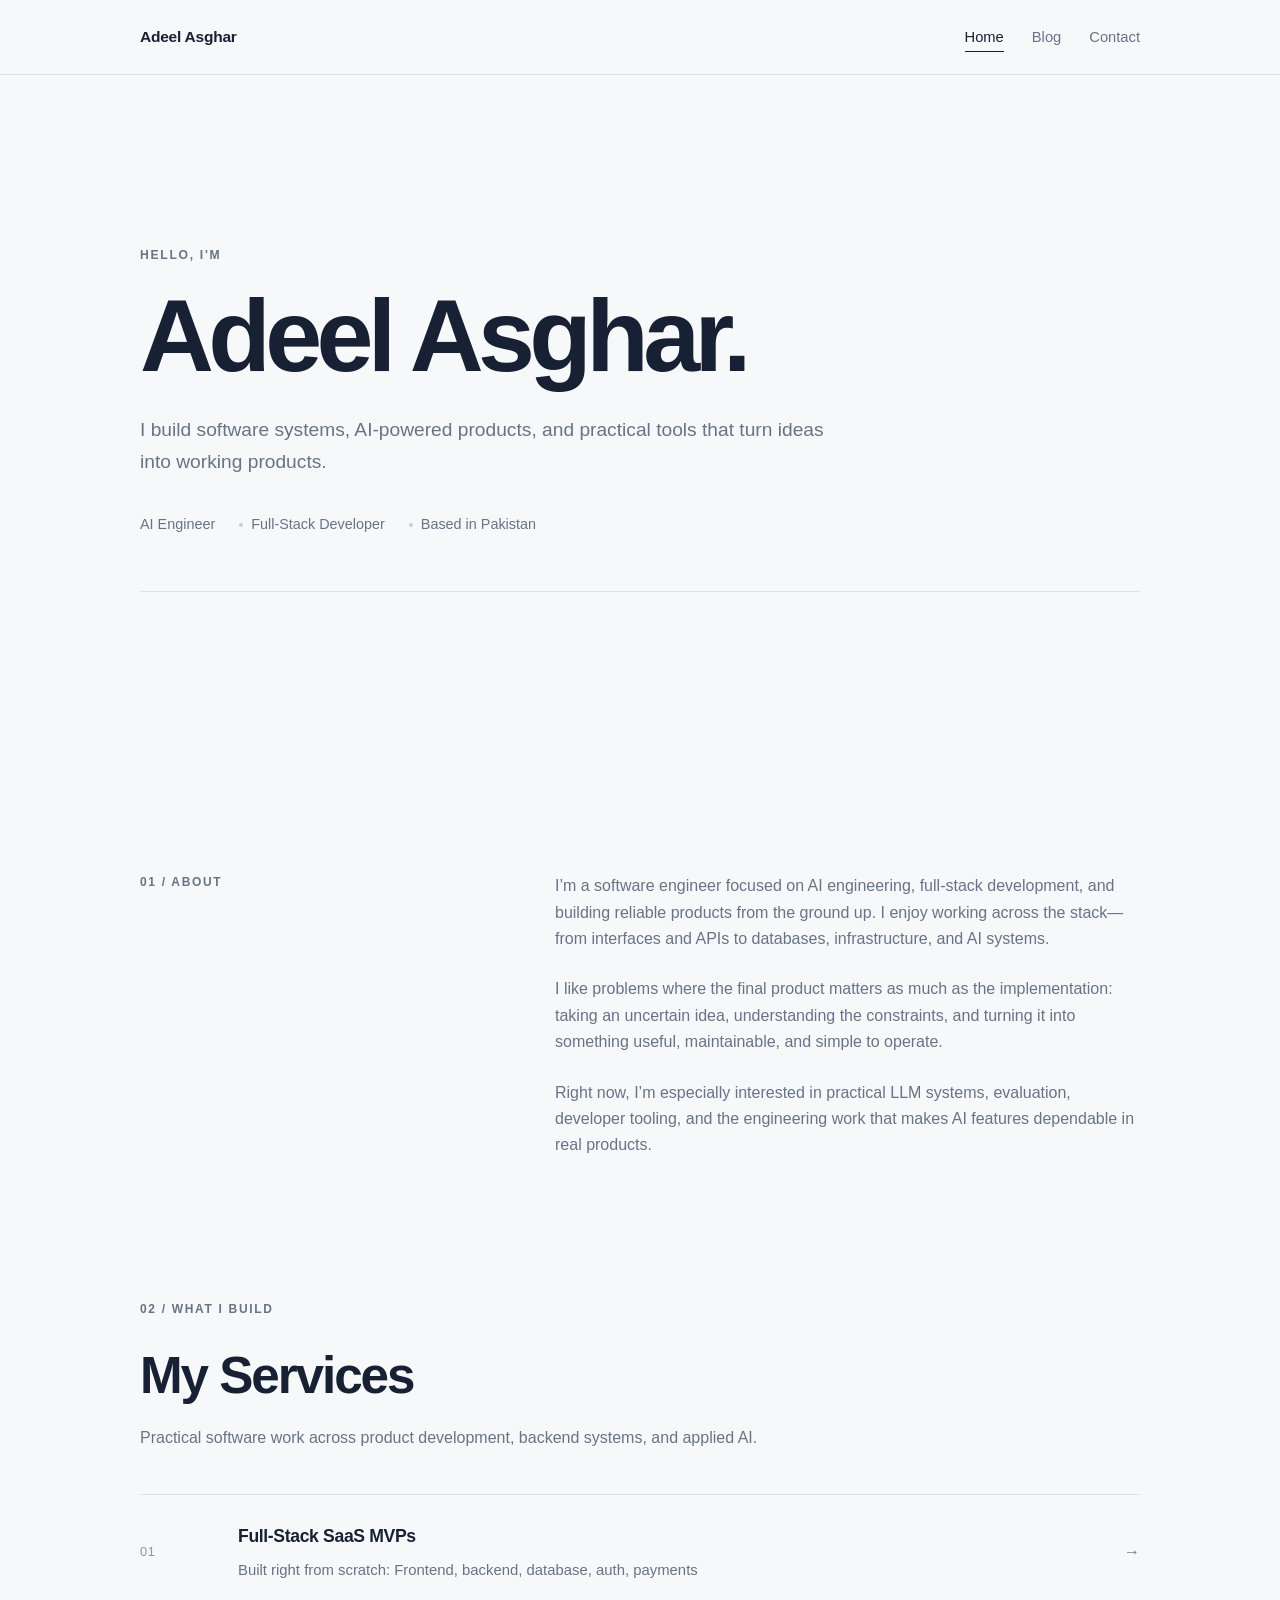
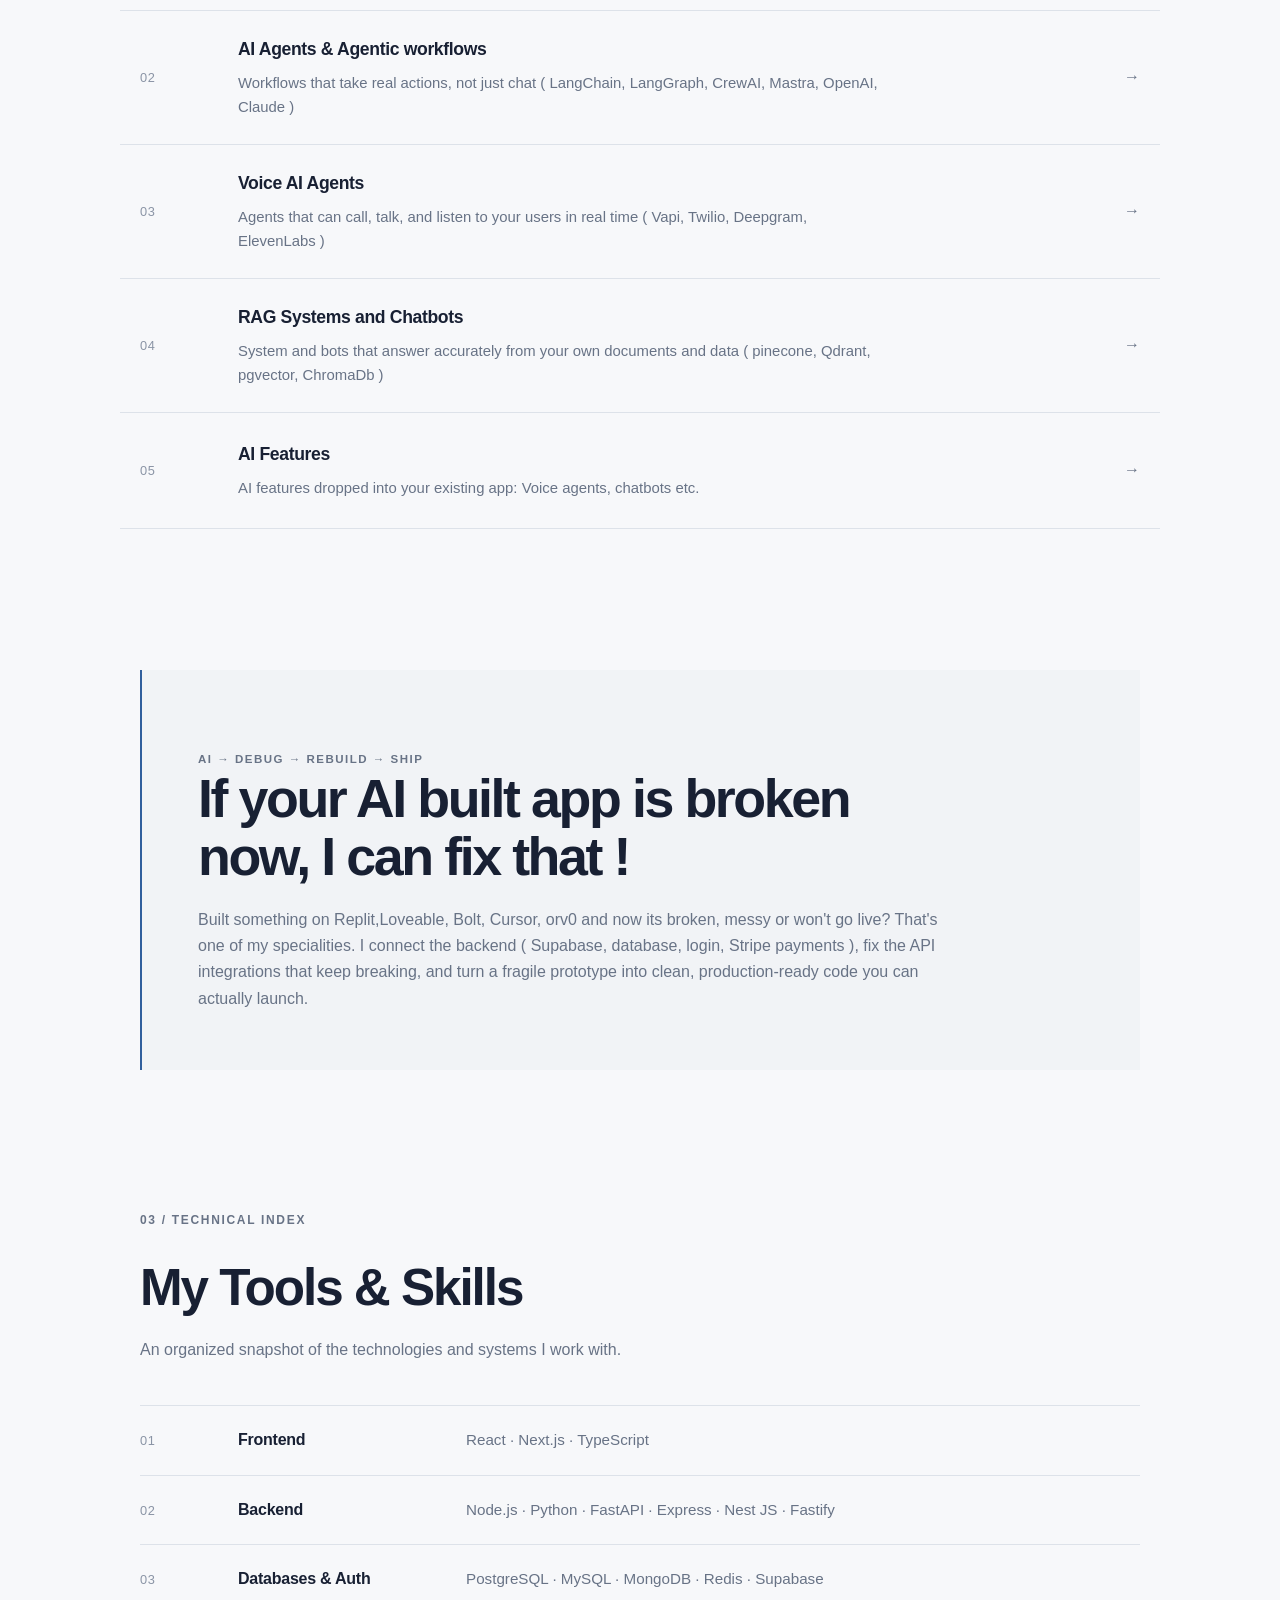
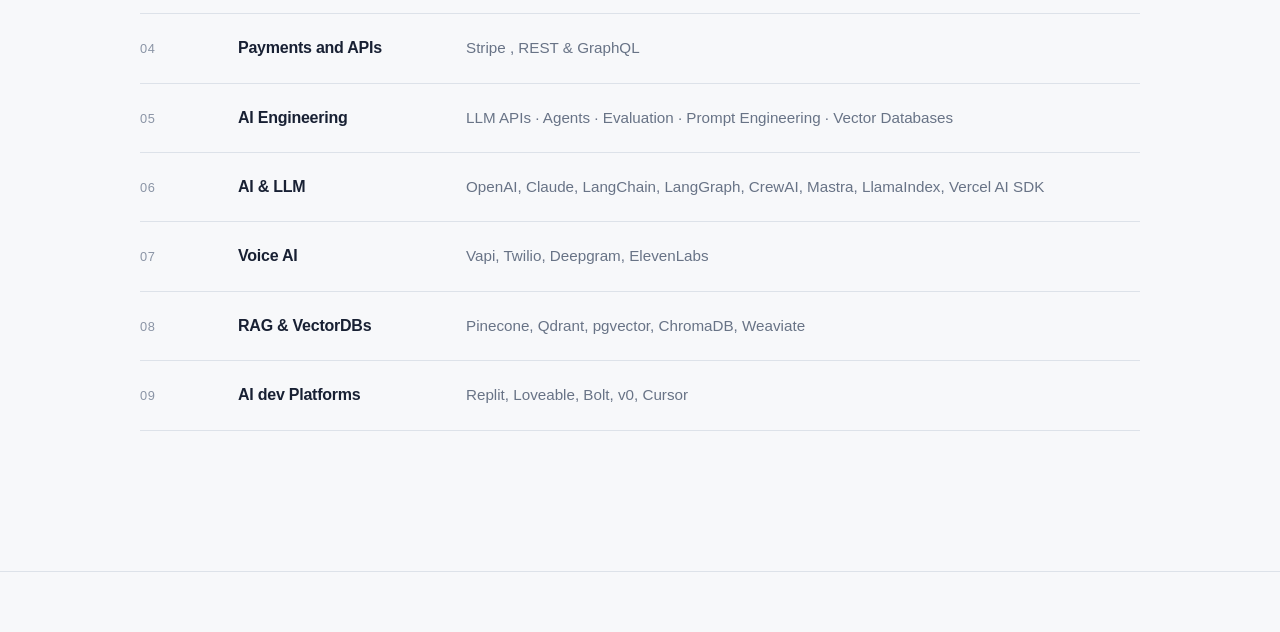
==== index.html @ 3154e622 "first commit" ====
<!DOCTYPE html>
<html lang="en">
<head>
    <meta charset="UTF-8">
    <meta name="viewport" content="width=device-width, initial-scale=1.0">
    <meta name="description" content="A minimal personal portfolio for an AI and software engineer.">
    <title>Adeel Asghar — AI & Software Engineer</title>
    <link rel="icon" href="./favicon.ico" type="image/x-icon">
<link rel="shortcut icon" href="./favicon.ico" type="image/x-icon">
    <link rel="stylesheet" href="css/style.css">
</head>
<body>
<div class="page-shell">
    <a class="skip-link" href="#main-content">Skip to content</a>

    <!-- =========================
         SHARED NAVIGATION
         Change the name and links here.
         Keep this structure identical across pages.
    ========================= -->
    <header class="site-header">
        <nav class="navbar" aria-label="Primary navigation">
            <!-- Change your name here. -->
            <a class="brand" href="index.html">Adeel Asghar</a>

            <button class="mobile-toggle" type="button" aria-expanded="false" aria-controls="primary-menu" aria-label="Open navigation">
                <span></span><span></span><span></span>
            </button>

            <ul class="nav-links" id="primary-menu">
                <li><a class="nav-link" href="index.html">Home</a></li>
                <li><a class="nav-link" href="blog.html">Blog</a></li>
                <li><a class="nav-link" href="contact.html">Contact</a></li>
                <!-- Optional CV link: add a real PDF path when ready. -->
            </ul>
        </nav>
    </header>

    <main id="main-content">
        <!-- =========================
             HERO SECTION
             Edit the text below to customize your introduction.
        ========================= -->
        <section class="hero">
            <div class="container reveal">
                <p class="eyebrow">Hello, I'm</p>
                <h1 class="hero-title">Adeel Asghar.</h1>
                <p class="hero-lede">I build software systems, AI-powered products, and practical tools that turn ideas into working products.</p>

                <!-- Change these metadata lines to match your current focus/location. -->
                <div class="hero-meta" aria-label="Professional summary">
                    <span>AI Engineer</span>
                    <span>Full-Stack Developer</span>
                    <span>Based in Pakistan</span>
                </div>
                <div class="hero-rule" aria-hidden="true"></div>
            </div>
        </section>

        <!-- =========================
             ABOUT SECTION
             Replace the sample paragraphs with your own story.
        ========================= -->
        <section class="section" id="about">
            <div class="container about-grid">
                <div class="reveal">
                    <p class="section-label">01 / About</p>
                </div>
                <div class="about-copy reveal">
                    <p>I’m a software engineer focused on AI engineering, full-stack development, and building reliable products from the ground up. I enjoy working across the stack—from interfaces and APIs to databases, infrastructure, and AI systems.</p>
                    <p>I like problems where the final product matters as much as the implementation: taking an uncertain idea, understanding the constraints, and turning it into something useful, maintainable, and simple to operate.</p>
                    <p>Right now, I’m especially interested in practical LLM systems, evaluation, developer tooling, and the engineering work that makes AI features dependable in real products.</p>
                </div>
            </div>
        </section>

        <!-- =========================
             SERVICES SECTION
             Edit service titles and descriptions directly in each row.
        ========================= -->
        <section class="section" id="services">
            <div class="container">
                <div class="reveal">
                    <p class="section-label">02 / What I Build</p>
                    <h2 class="section-heading">My Services</h2>
                    <p class="section-copy">Practical software work across product development, backend systems, and applied AI.</p>
                </div>

                <div class="editorial-list" style="margin-top: 42px;">
                    <!-- SERVICE 01 -->
                    <a class="editorial-item reveal" href="contact.html">
                        <span class="editorial-number">01</span>
                        <div class="editorial-content">
                            <h3>Full-Stack SaaS MVPs</h3>
                            <p>Built right from scratch: Frontend, backend, database, auth, payments</p>
                        </div>
                        <span class="editorial-arrow" aria-hidden="true">→</span>
                    </a>

                    <!-- SERVICE 02 -->
                    <a class="editorial-item reveal" href="contact.html">
                        <span class="editorial-number">02</span>
                        <div class="editorial-content">
                            <h3>AI Agents & Agentic workflows</h3>
                            <p>Workflows that take real actions, not just chat ( LangChain, LangGraph, CrewAI, Mastra, OpenAI, Claude )</p>
                        </div>
                        <span class="editorial-arrow" aria-hidden="true">→</span>
                    </a>

                    <!-- SERVICE 03 -->
                    <a class="editorial-item reveal" href="contact.html">
                        <span class="editorial-number">03</span>
                        <div class="editorial-content">
                            <h3>Voice AI Agents</h3>
                            <p>Agents that can call, talk, and listen to your users in real time ( Vapi, Twilio, Deepgram, ElevenLabs )</p>
                        </div>
                        <span class="editorial-arrow" aria-hidden="true">→</span>
                    </a>

                    <!-- SERVICE 04 -->
                    <a class="editorial-item reveal" href="contact.html">
                        <span class="editorial-number">04</span>
                        <div class="editorial-content">
                            <h3>RAG Systems and Chatbots</h3>
                            <p>System and bots that answer accurately from your own documents and data ( pinecone, Qdrant, pgvector, ChromaDb )</p>
                        </div>
                        <span class="editorial-arrow" aria-hidden="true">→</span>
                    </a>

                    <!-- SERVICE 05 -->
                    <a class="editorial-item reveal" href="contact.html">
                        <span class="editorial-number">05</span>
                        <div class="editorial-content">
                            <h3>AI Features</h3>
                            <p>AI features dropped into your existing app: Voice agents, chatbots etc.</p>
                        </div>
                        <span class="editorial-arrow" aria-hidden="true">→</span>
                    </a>
                </div>
            </div>
        </section>

        <!-- =========================
             AI REPAIR CALLOUT
             Keep the exact heading requested; edit the paragraph if desired.
        ========================= -->
        <section class="section">
            <div class="container">
                <div class="callout reveal">
                    <p class="callout-label">AI → DEBUG → REBUILD → SHIP</p>
                    <h2>If your AI built app is broken now, I can fix that !</h2>
                    <p>Built something on Replit,Loveable, Bolt, Cursor, orv0 and now its broken, messy or won't go live? That's one of my specialities. I connect the backend ( Supabase, database, login, Stripe payments ), fix the API integrations that keep breaking, and turn a fragile prototype into clean, production-ready code you can actually launch. </p>
                </div>
            </div>
        </section>

        <!-- =========================
             SKILLS DIRECTORY
             Replace sample technologies as you grow.
        ========================= -->
        <section class="section" id="skills">
            <div class="container">
                <div class="reveal">
                    <p class="section-label">03 / Technical Index</p>
                    <h2 class="section-heading">My Tools &amp; Skills</h2>
                    <p class="section-copy">An organized snapshot of the technologies and systems I work with.</p>
                </div>

                <div class="skill-directory" style="margin-top: 42px;">
                    <!-- SKILL 01 -->
                    <div class="skill-group reveal">
                        <span class="skill-number">01</span>
                        <h3>Frontend</h3>
                        <p>React · Next.js · TypeScript  </p>
                    </div>
                    <!-- SKILL 02 -->
                    <div class="skill-group reveal">
                        <span class="skill-number">02</span>
                        <h3>Backend</h3>
                        <p>Node.js · Python · FastAPI · Express · Nest JS · Fastify</p>
                    </div>
                    <!-- SKILL 03 -->
                    <div class="skill-group reveal">
                        <span class="skill-number">03</span>
                        <h3>Databases & Auth</h3>
                        <p>PostgreSQL · MySQL · MongoDB · Redis · Supabase</p>
                    </div>
                    <!-- SKILL 04 -->
                    <div class="skill-group reveal">
                        <span class="skill-number">04</span>
                        <h3>Payments and APIs</h3>
                        <p>Stripe , REST & GraphQL</p>
                    </div>
                    <!-- SKILL 05 -->
                    <div class="skill-group reveal">
                        <span class="skill-number">05</span>
                        <h3>AI Engineering</h3>
                        <p>LLM APIs · Agents · Evaluation · Prompt Engineering · Vector Databases</p>
                    </div>
                    <!-- SKILL 06 -->
                    <div class="skill-group reveal">
                        <span class="skill-number">06</span>
                        <h3>AI & LLM</h3>
                        <p>OpenAI, Claude, LangChain, LangGraph, CrewAI, Mastra, LlamaIndex, Vercel AI SDK</p>
                    </div>
                    <!-- SKILL 07 -->
                    <div class="skill-group reveal">
                        <span class="skill-number">07</span>
                        <h3>Voice AI</h3>
                        <p>Vapi,  Twilio, Deepgram, ElevenLabs</p>
                    </div>
                    <!-- SKILL 08 -->
                    <div class="skill-group reveal">
                        <span class="skill-number">08</span>
                        <h3>RAG & VectorDBs</h3>
                        <p>Pinecone, Qdrant, pgvector, ChromaDB, Weaviate</p>
                    </div>
                    <!-- SKILL 09 -->
                    <div class="skill-group reveal">
                        <span class="skill-number">09</span>
                        <h3>AI dev Platforms</h3>
                        <p>Replit, Loveable, Bolt, v0, Cursor</p>
                    </div>
                </div>
            </div>
        </section>
    </main>

    <!-- =========================
         FOOTER
         Update the year/name as needed.
    ========================= -->
    <footer class="site-footer">
        <div class="container footer-inner">
         
          
        </div>
    </footer>
</div>
<script src="js/script.js"></script>
</body>
</html>
---- css/style.css ----
/* =========================================================
   PREMIUM MINIMAL PORTFOLIO — GLOBAL DESIGN SYSTEM
   Edit the variables below to quickly change the visual tone.
   ========================================================= */
:root {
    --bg: #f7f8fa;
    --surface: #ffffff;
    --surface-soft: #f1f3f6;
    --text: #182033;
    --muted: #687386;
    --faint: #8a94a5;
    --border: #dde2e9;
    --border-strong: #c8ced8;
    --accent: #315f9d;
    --accent-soft: rgba(49, 95, 157, 0.08);
    --max-width: 1000px;
    --reading-width: 720px;
    --page-pad: clamp(20px, 4vw, 42px);
    --section-space: clamp(88px, 11vw, 150px);
    --radius: 2px;
    --shadow: 0 16px 40px rgba(24, 32, 51, 0.05);
    --sans: Inter, ui-sans-serif, -apple-system, BlinkMacSystemFont, "Segoe UI", sans-serif;
    --serif: Georgia, "Times New Roman", serif;
}

/* =========================================================
   RESET / BASE
   ========================================================= */
* { box-sizing: border-box; }
html { scroll-behavior: smooth; }
body {
    margin: 0;
    color: var(--text);
    background: var(--bg);
    font-family: var(--sans);
    font-size: 16px;
    line-height: 1.65;
    -webkit-font-smoothing: antialiased;
    text-rendering: optimizeLegibility;
}
body.nav-open { overflow: hidden; }

a { color: inherit; text-decoration: none; }
button, a { -webkit-tap-highlight-color: transparent; }
button { font: inherit; }
img { max-width: 100%; display: block; }
::selection { color: var(--text); background: rgba(49, 95, 157, 0.16); }

:focus-visible {
    outline: 2px solid var(--accent);
    outline-offset: 4px;
}

.container {
    width: min(calc(100% - (var(--page-pad) * 2)), var(--max-width));
    margin-inline: auto;
}

.narrow {
    width: min(calc(100% - (var(--page-pad) * 2)), var(--reading-width));
    margin-inline: auto;
}

.page-shell { min-height: 100vh; display: flex; flex-direction: column; }
main { flex: 1; }

/* =========================================================
   NAVIGATION
   ========================================================= */
.site-header {
    border-bottom: 1px solid var(--border);
    background: rgba(247, 248, 250, 0.94);
    position: sticky;
    top: 0;
    z-index: 50;
    backdrop-filter: blur(10px);
}

.navbar {
    width: min(calc(100% - (var(--page-pad) * 2)), var(--max-width));
    min-height: 74px;
    margin-inline: auto;
    display: flex;
    align-items: center;
    justify-content: space-between;
    gap: 28px;
}

.brand {
    font-size: 0.97rem;
    font-weight: 650;
    letter-spacing: -0.015em;
    white-space: nowrap;
}

.nav-links {
    display: flex;
    align-items: center;
    gap: 28px;
    list-style: none;
    padding: 0;
    margin: 0;
}

.nav-link {
    position: relative;
    color: var(--muted);
    font-size: 0.92rem;
    transition: color 180ms ease;
}

.nav-link::after {
    content: "";
    position: absolute;
    left: 0;
    bottom: -7px;
    width: 100%;
    height: 1px;
    background: currentColor;
    transform: scaleX(0);
    transform-origin: right;
    transition: transform 180ms ease;
}

.nav-link:hover,
.nav-link[aria-current="page"] { color: var(--text); }
.nav-link:hover::after,
.nav-link[aria-current="page"]::after { transform: scaleX(1); transform-origin: left; }

.mobile-toggle {
    display: none;
    width: 40px;
    height: 40px;
    border: 1px solid var(--border);
    background: transparent;
    border-radius: var(--radius);
    cursor: pointer;
}

.mobile-toggle span,
.mobile-toggle::before,
.mobile-toggle::after {
    content: "";
    display: block;
    width: 16px;
    height: 1px;
    background: var(--text);
    margin: 4px auto;
    transition: transform 180ms ease, opacity 180ms ease;
}

/* =========================================================
   SHARED PAGE INTRO / SECTIONS
   ========================================================= */
.page-intro {
    padding: clamp(82px, 10vw, 126px) 0 72px;
}

.eyebrow {
    margin: 0 0 18px;
    color: var(--muted);
    font-size: 0.76rem;
    font-weight: 650;
    letter-spacing: 0.14em;
    text-transform: uppercase;
}

.page-title,
.hero-title {
    margin: 0;
    letter-spacing: -0.055em;
    line-height: 1.04;
    font-weight: 650;
}

.page-title { font-size: clamp(3rem, 7vw, 5.4rem); }
.hero-title { font-size: clamp(3.15rem, 8vw, 6.7rem); max-width: 850px; }

.page-lede,
.hero-lede {
    max-width: 700px;
    margin: 24px 0 0;
    color: var(--muted);
    font-size: clamp(1.02rem, 1.7vw, 1.2rem);
    line-height: 1.7;
}

.section { padding: var(--section-space) 0; }
.section + .section { padding-top: 0; }
.section-label {
    margin: 0 0 28px;
    color: var(--muted);
    font-size: 0.75rem;
    font-weight: 650;
    letter-spacing: 0.14em;
    text-transform: uppercase;
}

.section-heading {
    max-width: 700px;
    margin: 0;
    font-size: clamp(1.9rem, 4vw, 3.2rem);
    line-height: 1.13;
    letter-spacing: -0.04em;
}

.section-copy {
    max-width: 690px;
    margin: 20px 0 0;
    color: var(--muted);
}

/* =========================================================
   HOME / HERO
   ========================================================= */
.hero {
    padding: clamp(100px, 14vw, 170px) 0 var(--section-space);
}

.hero-meta {
    display: flex;
    flex-wrap: wrap;
    gap: 10px 24px;
    margin-top: 34px;
    color: var(--muted);
    font-size: 0.9rem;
}

.hero-meta span { display: inline-flex; align-items: center; gap: 8px; }
.hero-meta span::before {
    content: "";
    width: 4px;
    height: 4px;
    border-radius: 50%;
    background: var(--border-strong);
}
.hero-meta span:first-child::before { display: none; }

.hero-rule {
    margin-top: 54px;
    border-top: 1px solid var(--border);
}

/* =========================================================
   ABOUT
   ========================================================= */
.about-grid {
    display: grid;
    grid-template-columns: 0.7fr 1.3fr;
    gap: clamp(44px, 8vw, 100px);
}

.about-copy p {
    margin: 0 0 24px;
    color: var(--muted);
}
.about-copy p:last-child { margin-bottom: 0; }

/* =========================================================
   SERVICES — EDITORIAL LIST, NOT CARDS
   ========================================================= */
.editorial-list { border-top: 1px solid var(--border); }

.editorial-item {
    display: grid;
    grid-template-columns: 70px minmax(0, 1fr) 36px;
    gap: 28px;
    align-items: center;
    min-height: 116px;
    padding: 24px 20px;
    margin: 0 -20px;
    border-bottom: 1px solid var(--border);
    transition: background-color 180ms ease, transform 180ms ease, border-color 180ms ease;
}

.editorial-item:hover {
    background: var(--surface);
    border-color: var(--border-strong);
    transform: translateX(5px);
}

.editorial-number,
.skill-number {
    color: var(--faint);
    font-variant-numeric: tabular-nums;
    font-size: 0.8rem;
    letter-spacing: 0.05em;
}

.editorial-content h3 {
    margin: 0;
    font-size: 1.1rem;
    letter-spacing: -0.02em;
}
.editorial-content p {
    max-width: 650px;
    margin: 7px 0 0;
    color: var(--muted);
    font-size: 0.93rem;
}
.editorial-arrow {
    color: var(--muted);
    justify-self: end;
    transition: transform 180ms ease, color 180ms ease;
}
.editorial-item:hover .editorial-arrow { transform: translateX(5px); color: var(--text); }

/* =========================================================
   BROKEN-AI SECTION
   ========================================================= */
.callout {
    position: relative;
    padding: clamp(34px, 5vw, 58px) clamp(26px, 5vw, 56px);
    background: var(--surface-soft);
    border-left: 2px solid var(--accent);
}
.callout-label {
    margin: 0 0 16px;
    color: var(--accent);
    font-size: 0.72rem;
    font-weight: 650;
    letter-spacing: 0.13em;
}
.callout h2 { margin: 0; max-width: 700px; font-size: clamp(2rem, 4.2vw, 3.4rem); line-height: 1.08; letter-spacing: -0.045em; }
.callout p { max-width: 760px; margin: 22px 0 0; color: var(--muted); }
.callout-flow { margin-top: 28px; color: var(--faint); font-size: 0.76rem; letter-spacing: 0.16em; }

/* =========================================================
   SKILL DIRECTORY
   ========================================================= */
.skill-directory {
    border-top: 1px solid var(--border);
}
.skill-group {
    display: grid;
    grid-template-columns: 70px 200px minmax(0, 1fr);
    gap: 28px;
    align-items: baseline;
    padding: 21px 0;
    border-bottom: 1px solid var(--border);
}
.skill-group h3 { margin: 0; font-size: 1rem; letter-spacing: -0.015em; }
.skill-group p { margin: 0; color: var(--muted); font-size: 0.95rem; }

/* =========================================================
   BLOG LIST
   ========================================================= */
.blog-list { border-top: 1px solid var(--border); }
.blog-item {
    display: grid;
    grid-template-columns: minmax(0, 1fr) 30px;
    gap: 24px;
    padding: 30px 0;
    border-bottom: 1px solid var(--border);
    transition: background-color 180ms ease;
}
.blog-item:hover { background: rgba(255, 255, 255, 0.55); }
.blog-title {
    margin: 0;
    font-size: clamp(1.22rem, 2.2vw, 1.62rem);
    line-height: 1.24;
    letter-spacing: -0.025em;
}
.blog-description { margin: 9px 0 0; max-width: 760px; color: var(--muted); font-size: 0.94rem; }
.blog-arrow { align-self: center; justify-self: end; color: var(--muted); transition: transform 180ms ease, color 180ms ease; }
.blog-item:hover .blog-arrow { transform: translateX(5px); color: var(--text); }
.blog-meta { margin-top: 12px; color: var(--faint); font-size: 0.78rem; }

/* =========================================================
   ARTICLE PAGE
   ========================================================= */
.article-header { padding: clamp(84px, 11vw, 128px) 0 60px; }

/* Keep the article header and article body on exactly the same centered column. */
.article-header > .narrow {
    width: min(calc(100% - (var(--page-pad) * 2)), var(--reading-width));
    max-width: var(--reading-width);
    margin-inline: auto;
}

.article-title {
    margin: 0;
    width: 100%;
    max-width: none;
    font-size: clamp(2.7rem, 6.2vw, 5.1rem);
    line-height: 1.03;
    letter-spacing: -0.055em;
}
.article-meta { margin-top: 22px; color: var(--muted); font-size: 0.88rem; }

.article-body {
    width: min(calc(100% - (var(--page-pad) * 2)), var(--reading-width));
    max-width: var(--reading-width);
    margin-inline: auto;
    padding-bottom: var(--section-space);
    font-family: var(--serif);
    font-size: 1.08rem;
    line-height: 1.82;
}

/* Every article element now shares one common left and right edge. */
.article-body > * {
    width: 100%;
    max-width: none;
    margin-left: 0;
    margin-right: 0;
}

/* Figures and tables should never escape the reading column. */
.article-body > .article-figure,
.article-body > .article-table {
    width: 100% !important;
    max-width: 100% !important;
    margin-left: 0 !important;
    margin-right: 0 !important;
}
.article-body h2,
.article-body h3,
.article-body .article-callout { font-family: var(--sans); }
.article-body h2 {
    margin-top: 60px;
    margin-bottom: 18px;
    font-size: 1.55rem;
    line-height: 1.3;
    letter-spacing: -0.025em;
}
.article-body h3 { margin-top: 42px; margin-bottom: 12px; font-size: 1.1rem; }
.article-body p { margin: 0 0 24px; }
.article-body ul,
.article-body ol { padding-left: 24px; margin: 0 0 26px; }
.article-body li { margin-bottom: 8px; }
.article-body a { color: var(--accent); text-decoration: underline; text-decoration-color: rgba(49,95,157,.35); text-underline-offset: 3px; }
.article-body blockquote {
    margin-top: 34px;
    margin-bottom: 34px;
    padding: 0 0 0 26px;
    border-left: 2px solid var(--border-strong);
    color: var(--muted);
}
.article-body code { font-family: ui-monospace, SFMono-Regular, Menlo, Consolas, monospace; font-size: 0.9em; }
.article-body pre {
    overflow-x: auto;
    padding: 20px;
    margin-top: 26px;
    margin-bottom: 34px;
    font-family: ui-monospace, SFMono-Regular, Menlo, Consolas, monospace;
    font-size: 0.85rem;
    line-height: 1.7;
    background: #edf0f4;
    border: 1px solid var(--border);
}
.article-callout {
    margin-top: 34px !important;
    margin-bottom: 42px !important;
    padding: 22px 24px;
    background: var(--surface-soft);
    border-left: 2px solid var(--accent);
    font-size: 0.95rem;
    line-height: 1.65;
}
.article-callout strong { display: block; margin-bottom: 7px; font-family: var(--sans); font-size: 0.76rem; letter-spacing: 0.1em; text-transform: uppercase; }

.article-footer-link {
    margin-top: 58px !important;
    padding-top: 24px;
    border-top: 1px solid var(--border);
    font-family: var(--sans);
    font-size: 0.92rem;
}

/* =========================================================
   CONTACT
   ========================================================= */
.contact-intro { padding: clamp(82px, 10vw, 126px) 0 66px; }
.contact-list { border-top: 1px solid var(--border); }
.contact-row {
    display: grid;
    grid-template-columns: 1fr 1fr 32px;
    gap: 24px;
    align-items: center;
    padding: 25px 0;
    border-bottom: 1px solid var(--border);
    transition: transform 180ms ease;
}
.contact-row:hover { transform: translateX(5px); }
.contact-name {
    display: inline-flex;
    align-items: center;
    gap: 12px;
    font-weight: 620;
}

.contact-icon {
    width: 20px;
    height: 20px;
    flex: 0 0 20px;
    color: var(--muted);
    transition: color 180ms ease, transform 180ms ease;
}

.contact-row:hover .contact-icon {
    color: var(--text);
}
.contact-desc { color: var(--muted); text-align: left; }
.contact-arrow { justify-self: end; color: var(--muted); transition: transform 180ms ease, color 180ms ease; }
.contact-row:hover .contact-arrow { transform: translateX(5px); color: var(--text); }

/* =========================================================
   FOOTER
   ========================================================= */
.site-footer {
    padding: 26px 0 34px;
    border-top: 1px solid var(--border);
    color: var(--muted);
    font-size: 0.8rem;
}
.footer-inner { display: flex; justify-content: space-between; gap: 18px; flex-wrap: wrap; }
.footer-links { display: flex; gap: 16px; }
.footer-links a:hover { color: var(--text); }

/* =========================================================
   UTILITIES / REVEAL
   ========================================================= */
.reveal {
    opacity: 0;
    transform: translateY(10px);
    transition: opacity 520ms ease, transform 520ms ease;
}
.reveal.is-visible { opacity: 1; transform: none; }

.skip-link {
    position: fixed;
    top: 12px;
    left: 12px;
    z-index: 100;
    padding: 8px 12px;
    color: var(--surface);
    background: var(--text);
    transform: translateY(-150%);
}
.skip-link:focus { transform: none; }

/* =========================================================
   RESPONSIVE
   ========================================================= */
@media (max-width: 760px) {
    .navbar { min-height: 68px; }
    .mobile-toggle { display: block; }
    .nav-links {
        position: fixed;
        inset: 68px 0 auto;
        display: none;
        flex-direction: column;
        align-items: flex-start;
        gap: 0;
        padding: 12px var(--page-pad) 22px;
        border-bottom: 1px solid var(--border);
        background: rgba(247, 248, 250, 0.98);
    }
    .nav-links.is-open { display: flex; }
    .nav-links li { width: 100%; }
    .nav-link { display: block; padding: 13px 0; }

    .about-grid { grid-template-columns: 1fr; gap: 24px; }
    .skill-group { grid-template-columns: 45px 1fr; gap: 10px 20px; }
    .skill-group p { grid-column: 2; }
    .editorial-item { grid-template-columns: 46px minmax(0, 1fr) 24px; gap: 16px; padding: 22px 8px; margin-inline: -8px; }
    .contact-row { grid-template-columns: 1fr 24px; gap: 14px; }
    .contact-desc { grid-column: 1; grid-row: 2; }
    .contact-arrow { grid-column: 2; grid-row: 1 / span 2; }
}

/* Article typography and spacing remain aligned on small screens. */
@media (max-width: 760px) {
    .article-header > .narrow,
    .article-body {
        width: min(calc(100% - (var(--page-pad) * 2)), var(--reading-width));
        margin-inline: auto;
    }

    .article-title {
        font-size: clamp(2.35rem, 11vw, 3.6rem);
    }
}

@media (prefers-reduced-motion: reduce) {
    html { scroll-behavior: auto; }
    *, *::before, *::after { animation-duration: 0.01ms !important; animation-iteration-count: 1 !important; transition-duration: 0.01ms !important; }
}
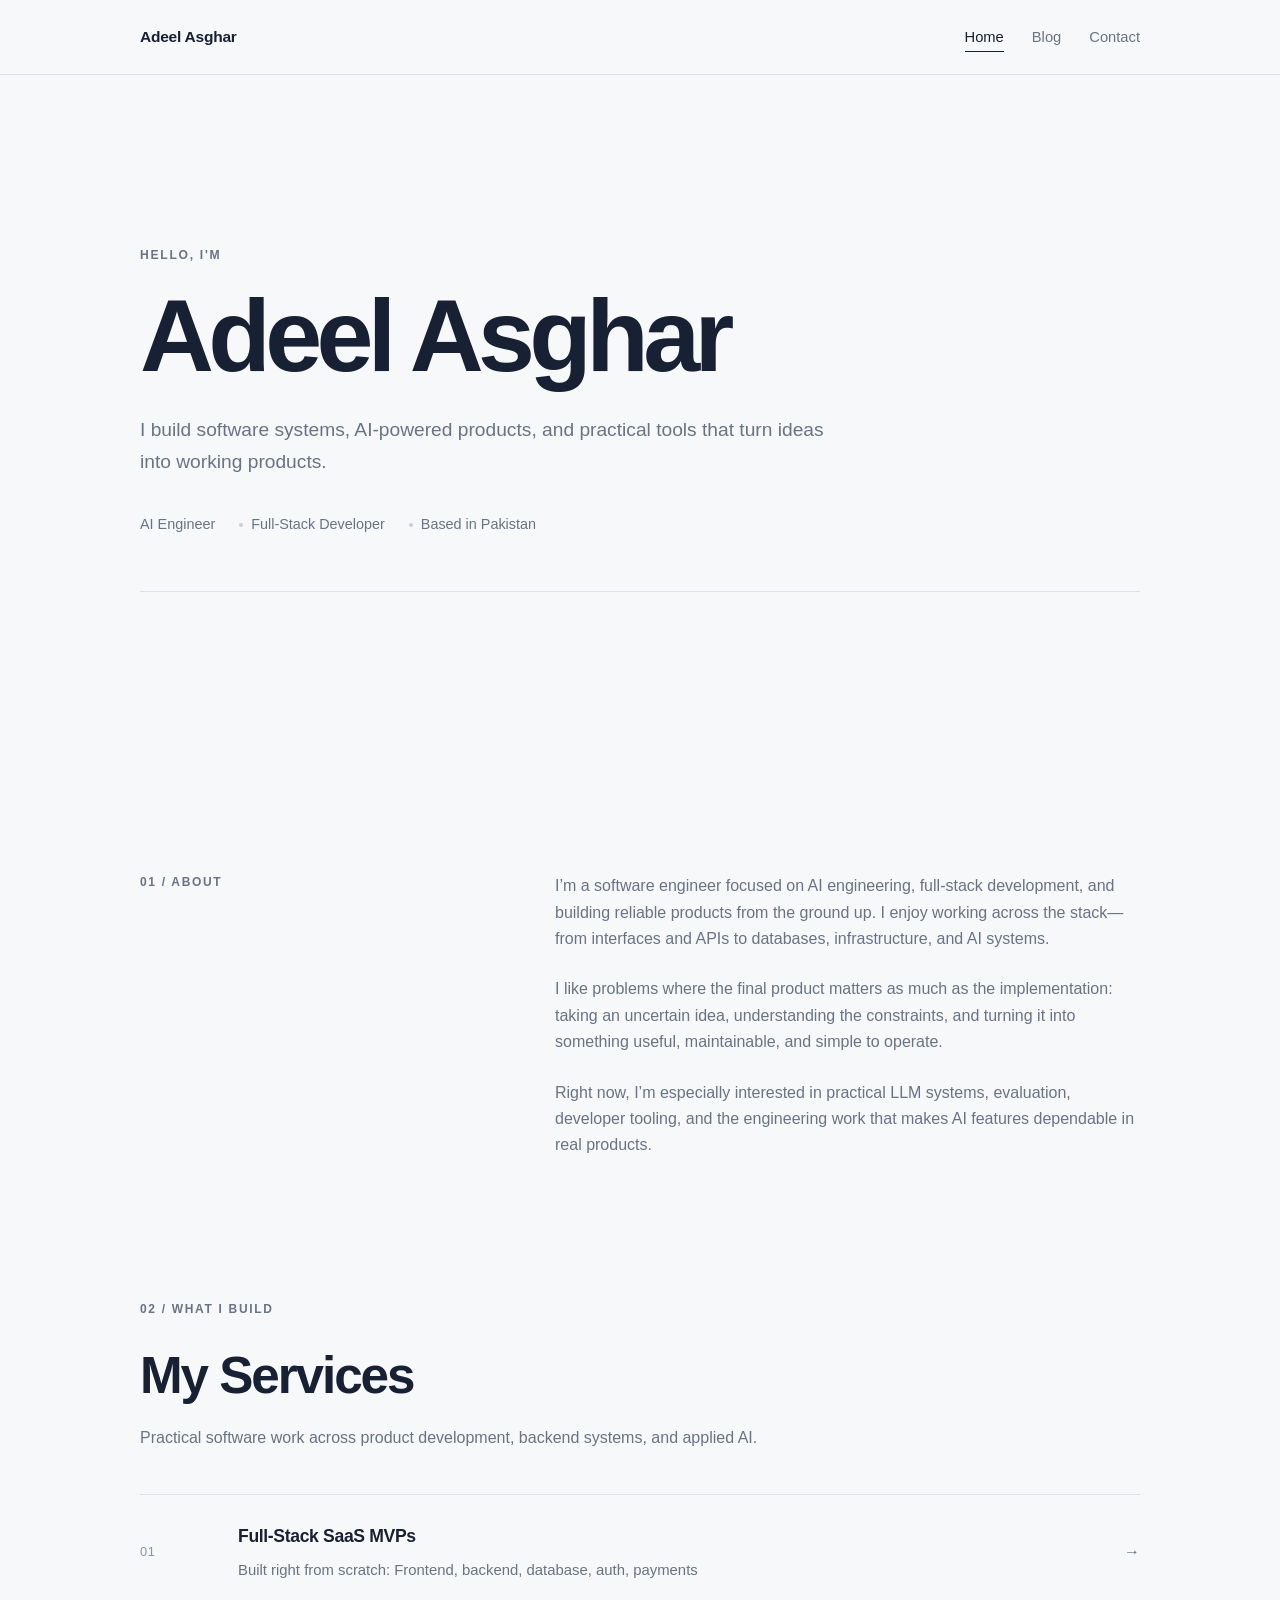
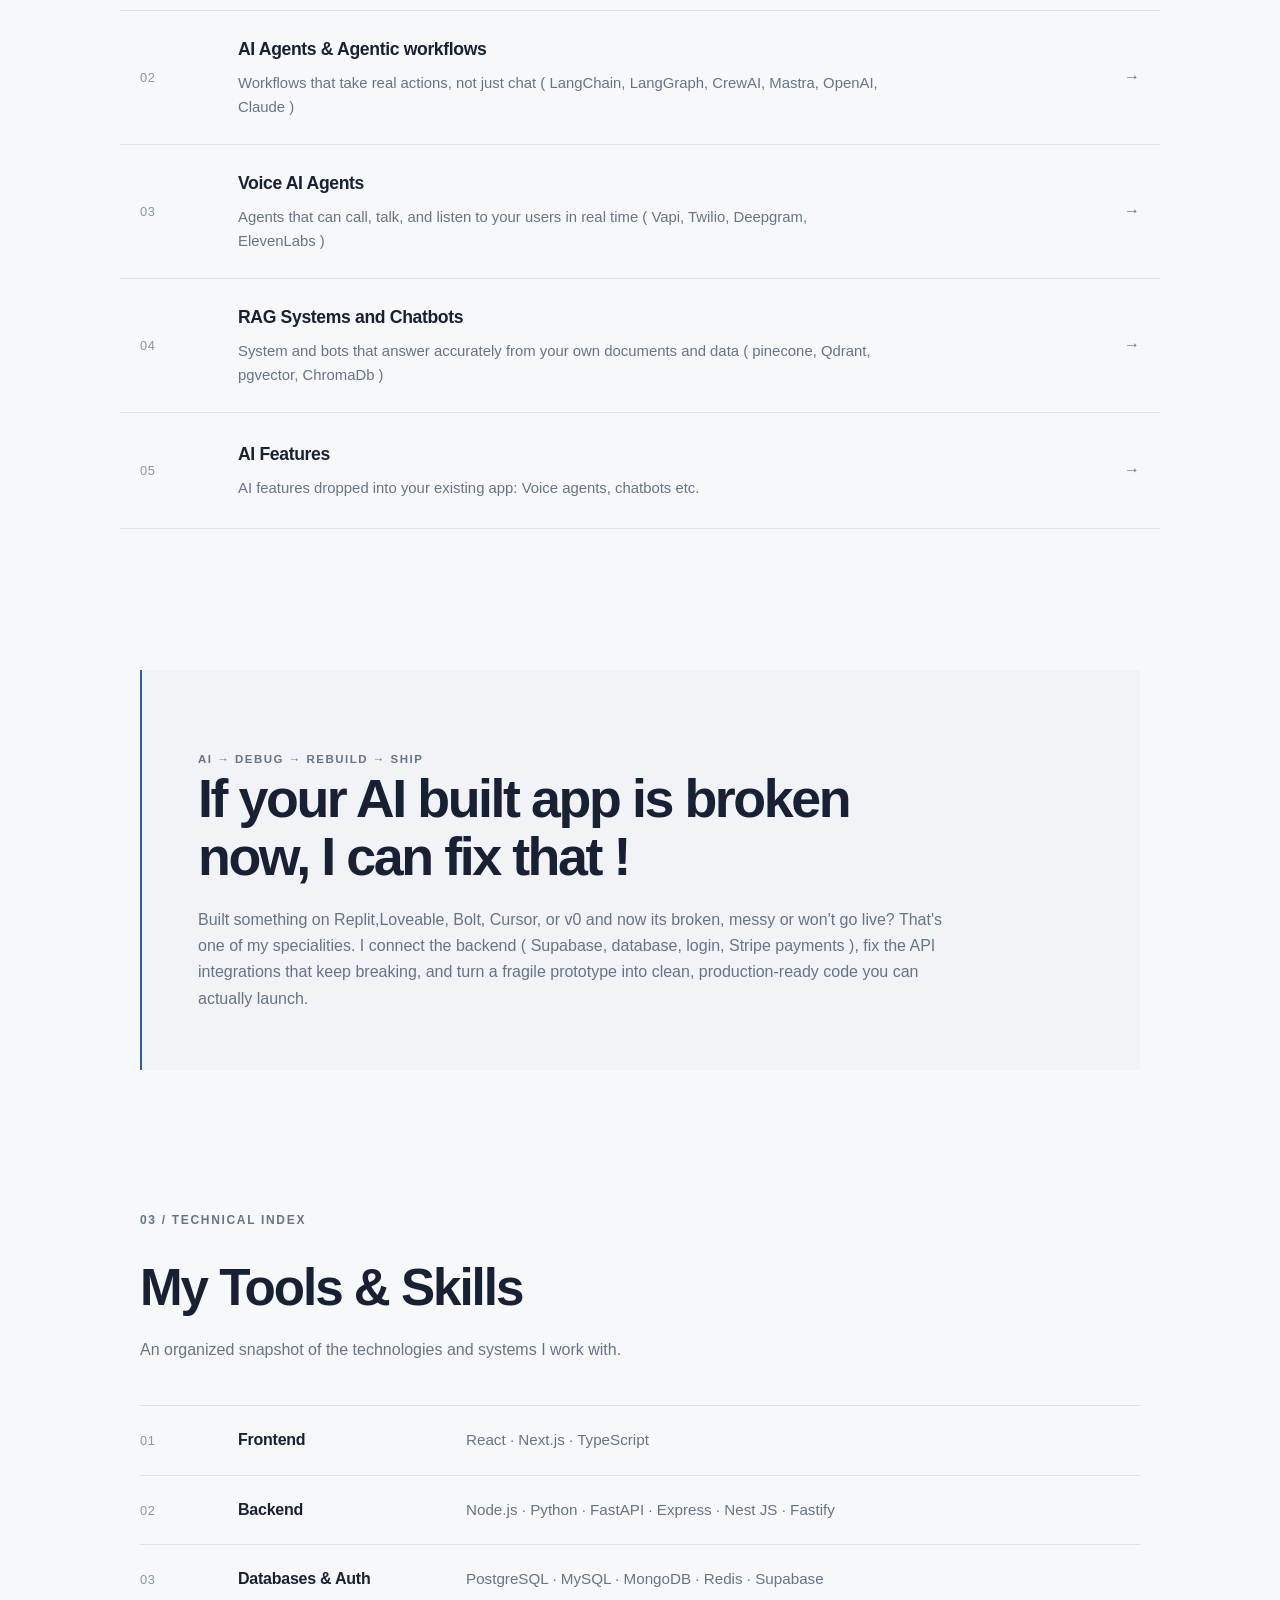
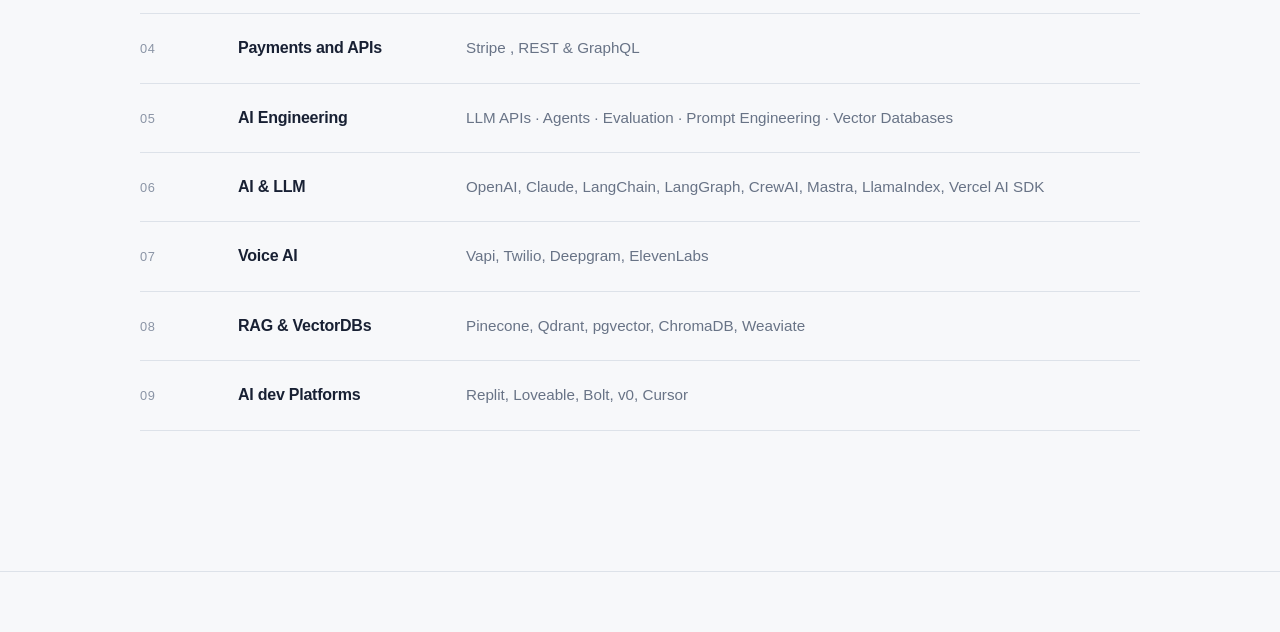
==== commit 9b4b91c6: "mew4" ====
--- a/index.html
+++ b/index.html
@@ -13,11 +13,6 @@
 <div class="page-shell">
     <a class="skip-link" href="#main-content">Skip to content</a>
 
-    <!-- =========================
-         SHARED NAVIGATION
-         Change the name and links here.
-         Keep this structure identical across pages.
-    ========================= -->
     <header class="site-header">
         <nav class="navbar" aria-label="Primary navigation">
             <!-- Change your name here. -->
@@ -44,7 +39,7 @@
         <section class="hero">
             <div class="container reveal">
                 <p class="eyebrow">Hello, I'm</p>
-                <h1 class="hero-title">Adeel Asghar.</h1>
+                <h1 class="hero-title">Adeel Asghar</h1>
                 <p class="hero-lede">I build software systems, AI-powered products, and practical tools that turn ideas into working products.</p>
 
                 <!-- Change these metadata lines to match your current focus/location. -->
@@ -149,7 +144,7 @@
                 <div class="callout reveal">
                     <p class="callout-label">AI → DEBUG → REBUILD → SHIP</p>
                     <h2>If your AI built app is broken now, I can fix that !</h2>
-                    <p>Built something on Replit,Loveable, Bolt, Cursor, orv0 and now its broken, messy or won't go live? That's one of my specialities. I connect the backend ( Supabase, database, login, Stripe payments ), fix the API integrations that keep breaking, and turn a fragile prototype into clean, production-ready code you can actually launch. </p>
+                    <p>Built something on Replit,Loveable, Bolt, Cursor, or v0 and now its broken, messy or won't go live? That's one of my specialities. I connect the backend ( Supabase, database, login, Stripe payments ), fix the API integrations that keep breaking, and turn a fragile prototype into clean, production-ready code you can actually launch. </p>
                 </div>
             </div>
         </section>
